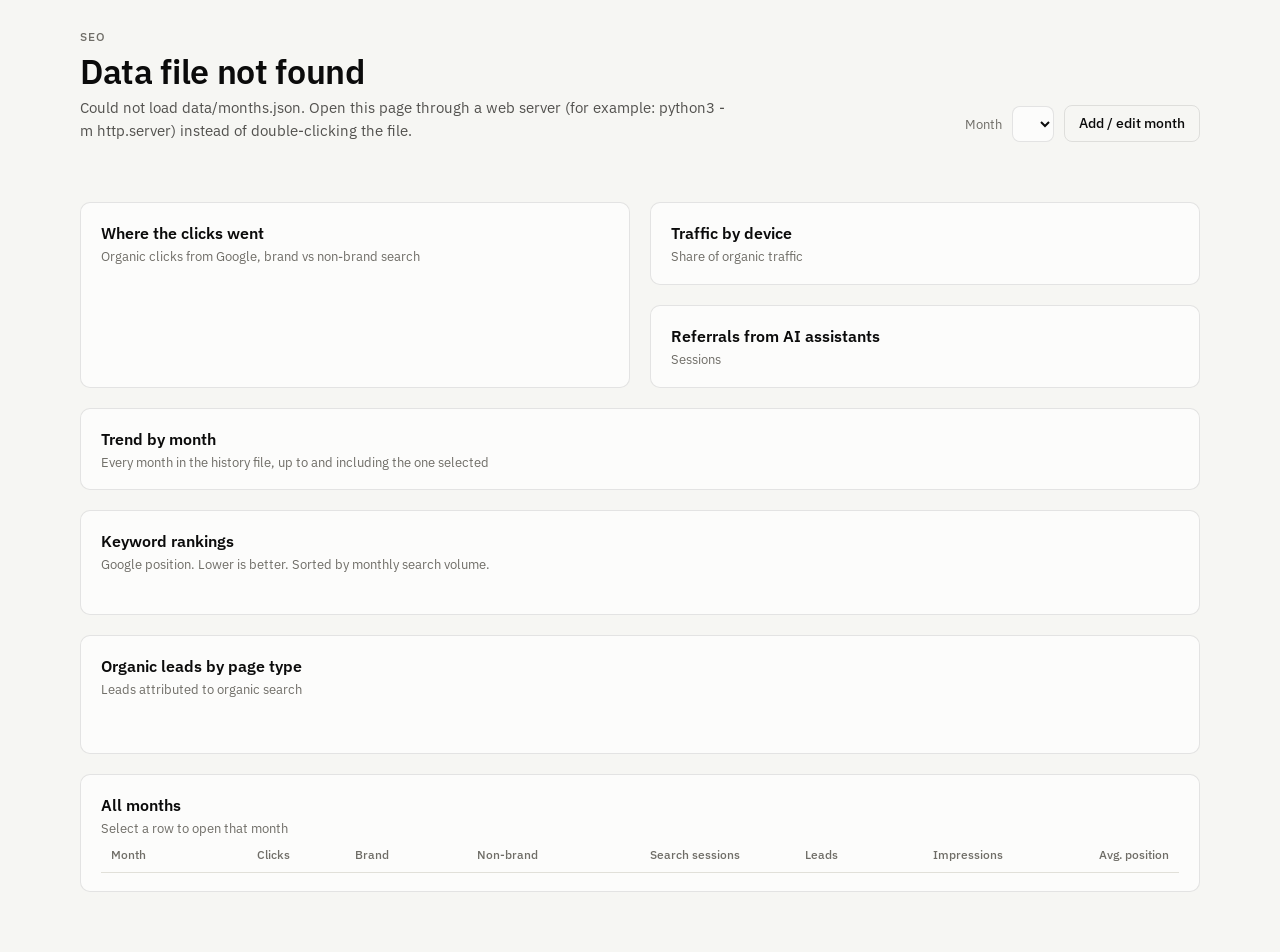
==== index.html @ 3ce5f817 "Add files via upload" ====
<!doctype html>
<html lang="en">
<head>
<meta charset="utf-8">
<meta name="viewport" content="width=device-width, initial-scale=1, viewport-fit=cover">
<meta name="robots" content="noindex, nofollow">
<title>SEO Dashboard</title>
<link rel="stylesheet" href="https://fonts.googleapis.com/css2?family=IBM+Plex+Sans:wght@400;500;600&display=swap">
<link rel="stylesheet" href="style.css">
</head>
<body>
<div class="wrap">
  <div class="top">
    <header>
      <div class="eyebrow" id="eyebrow">SEO</div>
      <h1 id="title">Loading…</h1>
      <p class="lede" id="lede"></p>
    </header>
    <div class="controls">
      <label class="sub" for="month">Month</label>
      <select id="month"></select>
      <a class="btn secondary" href="admin.html">Add / edit month</a>
    </div>
  </div>

  <section class="kpis" id="kpi-main" aria-label="Headline changes"></section>
  <section class="kpis second" id="kpi-gsc" aria-label="Search Console and site health"></section>

  <div class="row">
    <section class="panel">
      <h2>Where the clicks went</h2>
      <p class="sub">Organic clicks from Google, brand vs non-brand search</p>
      <div class="bars" id="mix"></div>
      <div class="legend" id="mix-legend"></div>
      <p class="note" id="mix-note"></p>
    </section>
    <div class="stackcol">
      <section class="panel">
        <h2>Traffic by device</h2>
        <p class="sub" id="dev-sub">Share of organic traffic</p>
        <div id="dev"></div>
      </section>
      <section class="panel">
        <h2>Referrals from AI assistants</h2>
        <p class="sub" id="ai-sub">Sessions</p>
        <div id="ai"></div>
      </section>
    </div>
  </div>

  <section class="panel">
    <h2>Trend by month</h2>
    <p class="sub">Every month in the history file, up to and including the one selected</p>
    <div class="charts" id="charts"></div>
  </section>

  <section class="panel">
    <h2>Keyword rankings</h2>
    <p class="sub" id="kw-sub">Google position. Lower is better. Sorted by monthly search volume.</p>
    <div class="chips" id="chips" role="group" aria-label="Filter keywords"></div>
    <div class="tbl">
      <table>
        <thead id="kw-head"></thead>
        <tbody id="kw"></tbody>
      </table>
    </div>
  </section>

  <section class="panel">
    <h2>Organic leads by page type</h2>
    <p class="sub">Leads attributed to organic search</p>
    <div class="bars" id="leads"></div>
    <div class="legend" id="leads-legend"></div>
    <p class="note" id="leads-note"></p>
  </section>

  <section class="panel">
    <h2>All months</h2>
    <p class="sub">Select a row to open that month</p>
    <div class="tbl"><table>
      <thead><tr><th>Month</th><th class="r">Clicks</th><th class="r">Brand</th><th class="r">Non-brand</th><th class="r">Search sessions</th><th class="r">Leads</th><th class="r">Impressions</th><th class="r">Avg. position</th></tr></thead>
      <tbody id="history"></tbody>
    </table></div>
  </section>

  <footer><span id="foot"></span></footer>
</div>
<div id="tip" role="tooltip"></div>
<script src="app.js"></script>
</body>
</html>
---- style.css ----
:root {
  --page: #f6f6f3; --surface: #fcfcfb; --ink: #0b0b0b; --ink-2: #52514e; --muted: #6f6d67;
  --grid: #e1e0d9; --rule: rgba(11,11,11,0.10);
  --s1: #2a78d6; --s2: #eb6834; --s3: #1baf7a;
  --bad: #d03b3b; --bad-bg: rgba(208,59,59,0.10);
  --good: #006300; --good-bg: rgba(0,99,0,0.10);
  --flat: #52514e; --flat-bg: rgba(82,81,78,0.10);
  --warn-bg: rgba(237,161,0,0.16);
  --font: "IBM Plex Sans", system-ui, -apple-system, "Segoe UI", sans-serif;
  color-scheme: light;
}
@media (prefers-color-scheme: dark) {
  :root:not([data-theme="light"]) {
    --page: #0d0d0d; --surface: #1a1a19; --ink: #f0efec; --ink-2: #c3c2b7; --muted: #a09e96;
    --grid: #2c2c2a; --rule: rgba(255,255,255,0.10);
    --s1: #3987e5; --s2: #d95926; --s3: #199e70;
    --bad: #ec6b6b; --bad-bg: rgba(236,107,107,0.14);
    --good: #0ca30c; --good-bg: rgba(12,163,12,0.16);
    --flat: #c3c2b7; --flat-bg: rgba(195,194,183,0.12);
    --warn-bg: rgba(250,178,25,0.18);
    color-scheme: dark;
  }
}
:root[data-theme="dark"] {
  --page: #0d0d0d; --surface: #1a1a19; --ink: #f0efec; --ink-2: #c3c2b7; --muted: #a09e96;
  --grid: #2c2c2a; --rule: rgba(255,255,255,0.10);
  --s1: #3987e5; --s2: #d95926; --s3: #199e70;
  --bad: #ec6b6b; --bad-bg: rgba(236,107,107,0.14);
  --good: #0ca30c; --good-bg: rgba(12,163,12,0.16);
  --flat: #c3c2b7; --flat-bg: rgba(195,194,183,0.12);
  --warn-bg: rgba(250,178,25,0.18);
  color-scheme: dark;
}
* { box-sizing: border-box; }
html { background: var(--page); }
body {
  margin: 0; background: var(--page); color: var(--ink); font-family: var(--font); font-size: 14px; line-height: 1.5;
  padding-left: max(16px, env(safe-area-inset-left, 0px));
  padding-right: max(16px, env(safe-area-inset-right, 0px));
  padding-block: 28px 40px;
}
.wrap { max-width: 1120px; margin: 0 auto; display: flex; flex-direction: column; gap: 20px; }
.num { font-variant-numeric: tabular-nums; }
a { color: var(--s1); }

.top { display: flex; justify-content: space-between; align-items: flex-end; gap: 16px; flex-wrap: wrap; }
header { display: flex; flex-direction: column; gap: 6px; min-width: 0; }
.eyebrow { font-size: 12px; letter-spacing: 0.08em; text-transform: uppercase; color: var(--muted); font-weight: 500; }
h1 { margin: 0; font-size: clamp(24px, 4vw, 34px); line-height: 1.15; font-weight: 600; text-wrap: balance; letter-spacing: -0.01em; }
.lede { margin: 0; color: var(--ink-2); max-width: 72ch; font-size: 15px; }
h2 { margin: 0; font-size: 16px; font-weight: 600; }
.sub { margin: 2px 0 0; color: var(--muted); font-size: 12.5px; }

.controls { display: flex; gap: 10px; align-items: center; flex-wrap: wrap; }
select, input[type="text"], input[type="number"], input[type="month"], input[type="date"] {
  font: inherit; color: var(--ink); background: var(--surface); border: 1px solid var(--rule); border-radius: 8px; padding: 7px 10px; min-width: 0;
}
select:focus-visible, input:focus-visible, button:focus-visible, a:focus-visible { outline: 2px solid var(--s1); outline-offset: 1px; }
.btn { font: inherit; font-weight: 500; color: var(--surface); background: var(--ink); border: 1px solid var(--ink); border-radius: 8px; padding: 7px 14px; cursor: pointer; text-decoration: none; display: inline-block; }
.btn.secondary { background: transparent; color: var(--ink); border-color: var(--rule); }
.btn.small { padding: 3px 10px; font-size: 12.5px; }

.panel { background: var(--surface); border: 1px solid var(--rule); border-radius: 10px; padding: 18px 20px; min-width: 0; }
.row { display: grid; gap: 20px; grid-template-columns: repeat(auto-fit, minmax(min(100%, 340px), 1fr)); }
.stackcol { display: flex; flex-direction: column; gap: 20px; min-width: 0; }

.kpis { display: grid; gap: 12px; grid-template-columns: repeat(auto-fit, minmax(min(100%, 230px), 1fr)); }
.kpi { background: var(--surface); border: 1px solid var(--rule); border-radius: 10px; padding: 14px 16px; display: flex; flex-direction: column; gap: 4px; min-width: 0; }
.kpis.second .kpi { background: transparent; }
.kpi .label { color: var(--ink-2); font-size: 12.5px; }
.kpi .value { font-size: 28px; font-weight: 600; letter-spacing: -0.02em; line-height: 1.15; }
.kpi .value small { font-size: 14px; color: var(--muted); font-weight: 400; letter-spacing: 0; }
.kpi .cmp { color: var(--muted); font-size: 12px; display: flex; align-items: center; gap: 8px; flex-wrap: wrap; }
.pill { display: inline-flex; align-items: center; gap: 4px; padding: 1px 8px; border-radius: 999px; font-size: 12px; font-weight: 600; line-height: 1.6; white-space: nowrap; }
.pill.down { color: var(--bad); background: var(--bad-bg); }
.pill.up { color: var(--good); background: var(--good-bg); }
.pill.flat { color: var(--flat); background: var(--flat-bg); }

.legend { display: flex; gap: 16px; flex-wrap: wrap; font-size: 12.5px; color: var(--ink-2); margin-top: 10px; }
.legend span { display: inline-flex; align-items: center; gap: 6px; }
.sw { width: 10px; height: 10px; border-radius: 2px; display: inline-block; }
.bars { display: flex; flex-direction: column; gap: 18px; margin-top: 14px; }
.grp-title { font-size: 12.5px; color: var(--ink-2); margin-bottom: 6px; display: flex; justify-content: space-between; gap: 8px; }
.bar-line { display: grid; grid-template-columns: 1fr auto; align-items: center; gap: 10px; margin-bottom: 4px; }
.track { height: 16px; }
.fill { height: 100%; border-radius: 0 4px 4px 0; min-width: 2px; }
.bar-val { font-size: 12.5px; min-width: 52px; text-align: right; }

.stack { display: flex; gap: 2px; height: 22px; margin-top: 14px; }
.stack > div { min-width: 3px; }
.stack > div:first-child { border-radius: 4px 0 0 4px; }
.stack > div:last-child { border-radius: 0 4px 4px 0; }
.dev-list { display: flex; flex-direction: column; gap: 6px; margin-top: 12px; font-size: 13px; }
.dev-list div { display: flex; align-items: center; gap: 8px; }
.dev-list b { margin-left: auto; font-weight: 600; }
.ai { display: grid; grid-template-columns: repeat(auto-fit, minmax(90px, 1fr)); gap: 8px; margin-top: 14px; }
.ai div { border: 1px solid var(--rule); border-radius: 8px; padding: 10px 12px; }
.ai .v { font-size: 22px; font-weight: 600; }
.ai .l { font-size: 12px; color: var(--ink-2); }
.empty { color: var(--muted); font-size: 13px; margin: 14px 0 0; }

.charts { display: grid; gap: 20px; grid-template-columns: repeat(auto-fit, minmax(min(100%, 330px), 1fr)); }
.chart svg { width: 100%; height: auto; display: block; margin-top: 8px; overflow: visible; }
.chart text { fill: var(--muted); font-size: 11px; font-family: var(--font); }

.chips { display: flex; gap: 8px; flex-wrap: wrap; margin: 12px 0 10px; }
.chip { font: inherit; font-size: 12.5px; color: var(--ink-2); background: transparent; border: 1px solid var(--rule); border-radius: 999px; padding: 4px 12px; cursor: pointer; }
.chip[aria-pressed="true"] { background: var(--ink); color: var(--surface); border-color: var(--ink); }
.tbl { overflow-x: auto; }
table { width: 100%; border-collapse: collapse; font-size: 13.5px; min-width: 560px; }
th { text-align: left; font-weight: 500; font-size: 12px; color: var(--muted); padding: 8px 10px; border-bottom: 1px solid var(--grid); white-space: nowrap; }
td { padding: 9px 10px; border-bottom: 1px solid var(--grid); }
th.r, td.r { text-align: right; }
tr:last-child td { border-bottom: 0; }
td.kw { font-weight: 500; }
tr.pick { cursor: pointer; }
tr.pick:hover td { background: var(--flat-bg); }
tr.cur td { font-weight: 600; }
.note { color: var(--muted); font-size: 12px; margin: 12px 0 0; }
footer { color: var(--muted); font-size: 12px; display: flex; flex-direction: column; gap: 4px; }

#tip { position: fixed; z-index: 50; pointer-events: none; background: var(--ink); color: var(--surface); font-size: 12px; padding: 5px 9px; border-radius: 6px; opacity: 0; max-width: 240px; }

/* admin */
.form-grid { display: grid; gap: 12px 16px; grid-template-columns: repeat(auto-fit, minmax(min(100%, 200px), 1fr)); margin-top: 12px; }
.field { display: flex; flex-direction: column; gap: 4px; min-width: 0; }
.field label { font-size: 12.5px; color: var(--ink-2); }
.field input, .field select { width: 100%; }
.hint { font-size: 11.5px; color: var(--muted); }
.list-row { display: grid; gap: 8px; grid-template-columns: minmax(0, 2fr) minmax(0, 1fr) minmax(0, 1fr) auto; margin-top: 8px; align-items: center; }
.list-row.leads { grid-template-columns: minmax(0, 2fr) minmax(0, 1fr) auto; }
.list-row input { width: 100%; }
.warn { background: var(--warn-bg); border-radius: 8px; padding: 8px 12px; font-size: 13px; margin-top: 10px; }
.ok { background: var(--good-bg); color: var(--good); border-radius: 8px; padding: 8px 12px; font-size: 13px; margin-top: 10px; }
.steps { margin: 8px 0 0; padding-left: 20px; color: var(--ink-2); }
textarea { width: 100%; min-height: 160px; font: 12px/1.5 ui-monospace, Menlo, Consolas, monospace; color: var(--ink); background: var(--surface); border: 1px solid var(--rule); border-radius: 8px; padding: 10px; }
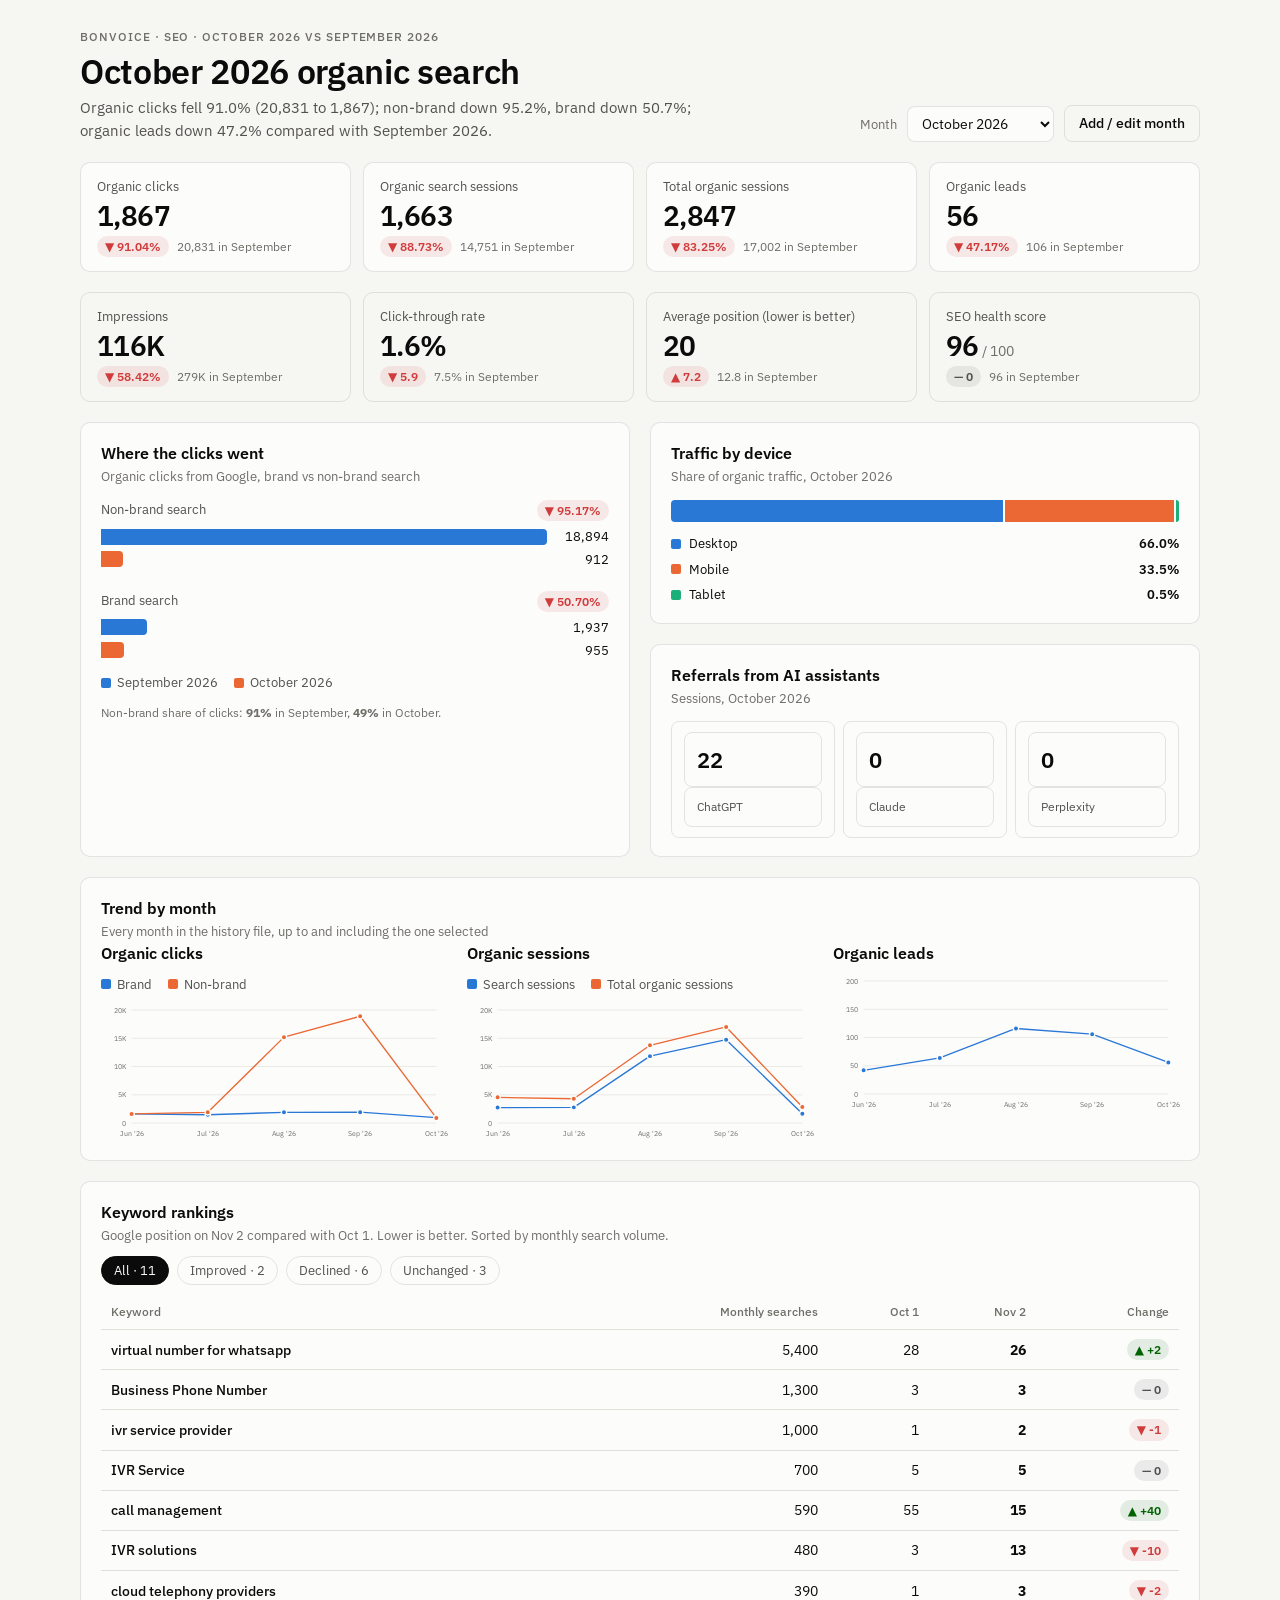
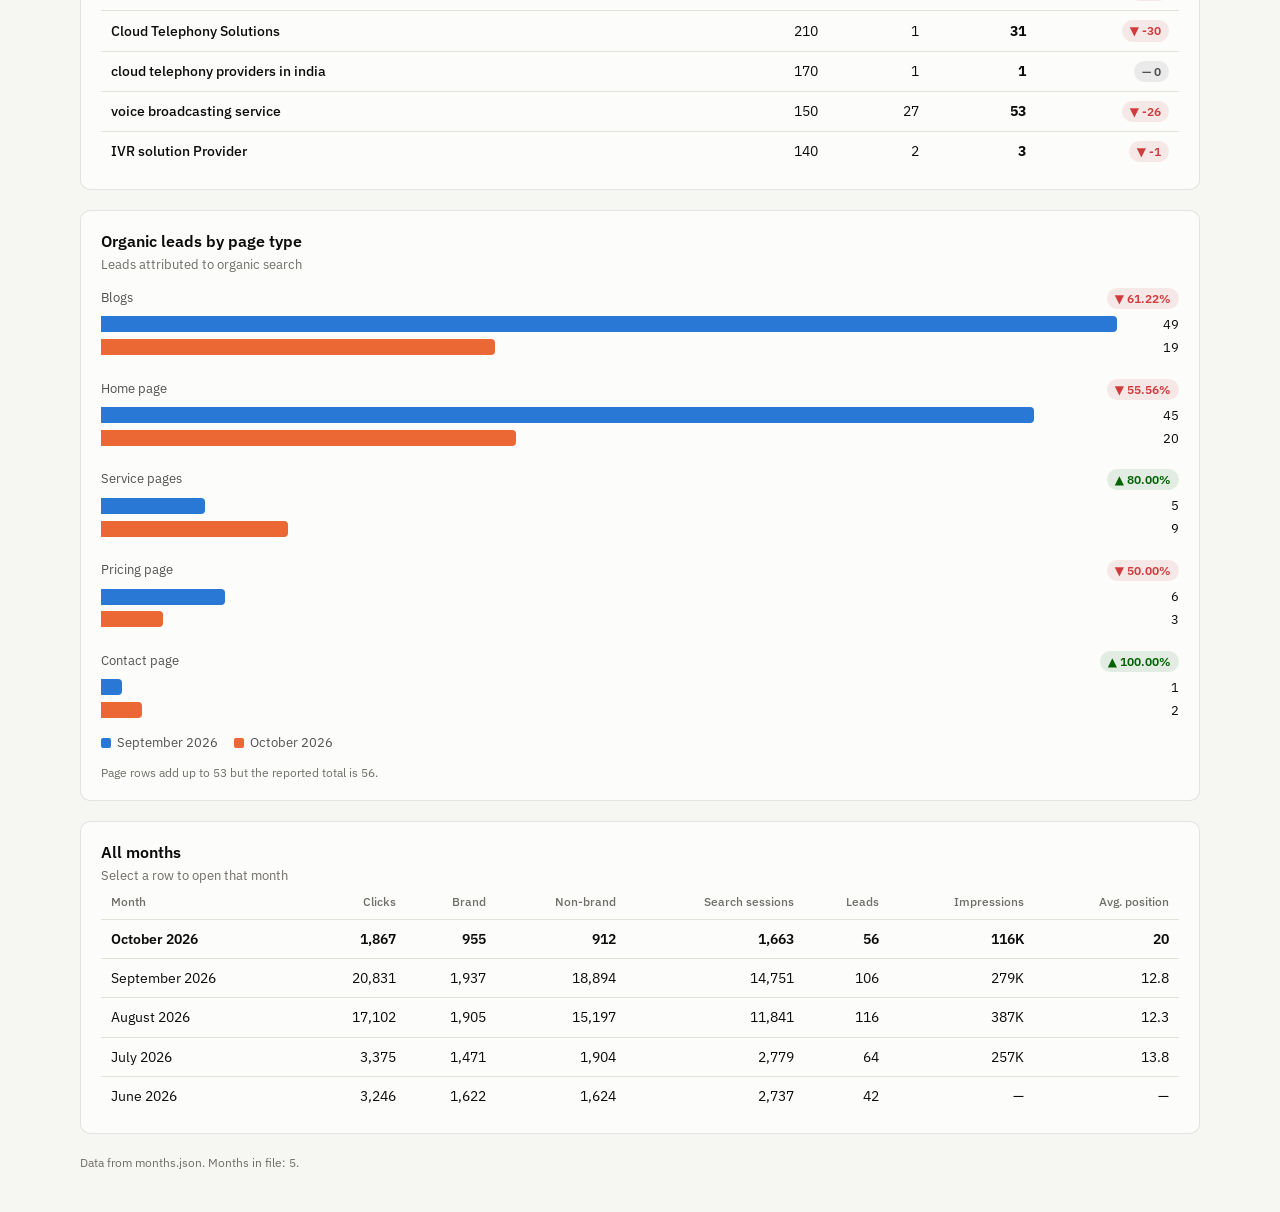
==== commit e41141c3: "Add files via upload" ====
--- a/index.html
+++ b/index.html
@@ -86,6 +86,346 @@
   <footer><span id="foot"></span></footer>
 </div>
 <div id="tip" role="tooltip"></div>
-<script src="app.js"></script>
+<script>
+(function () {
+  "use strict";
+  var $ = function (id) { return document.getElementById(id); };
+  var nf = new Intl.NumberFormat("en-IN");
+  var data = null;
+  var kwFilter = "all";
+
+  function esc(s) {
+    return String(s).replace(/[&<>"']/g, function (c) {
+      return { "&": "&amp;", "<": "&lt;", ">": "&gt;", '"': "&quot;", "'": "&#39;" }[c];
+    });
+  }
+  function has(v) { return v !== null && v !== undefined && v !== ""; }
+  function n(v) { return has(v) ? nf.format(v) : "—"; }
+  function compact(v) {
+    if (!has(v)) return "—";
+    if (v >= 1e6) return (v / 1e6).toFixed(2).replace(/\.?0+$/, "") + "M";
+    if (v >= 1000) return (v / 1000).toFixed(v >= 100000 ? 0 : 1).replace(/\.0$/, "") + "K";
+    return String(v);
+  }
+  function pct(cur, prev) {
+    if (!has(cur) || !has(prev) || prev === 0) return null;
+    return (cur - prev) / prev * 100;
+  }
+  function pill(cls, text) { return '<span class="pill ' + cls + '">' + text + "</span>"; }
+  /* good/bad colour comes from whether the move helps, the arrow shows the direction of the number */
+  function deltaPill(diff, text, lowerBetter) {
+    if (diff === null) return "";
+    if (Math.abs(diff) < 0.005) return pill("flat", "— 0");
+    var up = diff > 0;
+    var good = lowerBetter ? !up : up;
+    return pill(good ? "up" : "down", (up ? "▲ " : "▼ ") + text);
+  }
+  function pctPill(cur, prev, lowerBetter) {
+    var p = pct(cur, prev);
+    return p === null ? "" : deltaPill(p, Math.abs(p).toFixed(2) + "%", lowerBetter);
+  }
+  function monthShort(key) {
+    var p = key.split("-");
+    var d = new Date(Date.UTC(+p[0], +p[1] - 1, 1));
+    return d.toLocaleString("en", { month: "short", timeZone: "UTC" }) + " '" + p[0].slice(2);
+  }
+  function dayLabel(iso) {
+    if (!iso) return "";
+    var p = iso.split("-");
+    var d = new Date(Date.UTC(+p[0], +p[1] - 1, +p[2]));
+    return d.toLocaleString("en", { day: "numeric", month: "short", timeZone: "UTC" });
+  }
+
+  function fetchData() {
+    var urls = ["months.json", "data/months.json"];
+    function tryAt(i) {
+      return fetch(urls[i] + "?_=" + Date.now(), { cache: "no-store" })
+        .then(function (r) { if (!r.ok) throw new Error(r.status); return r.json(); })
+        .catch(function (e) { if (i + 1 < urls.length) return tryAt(i + 1); throw e; });
+    }
+    return tryAt(0);
+  }
+
+  function load() {
+    fetchData()
+      .then(function (j) {
+        data = j;
+        data.months = (j.months || []).slice().sort(function (a, b) { return a.month < b.month ? -1 : 1; });
+        init();
+      })
+      .catch(function () {
+        $("title").textContent = "Data file not found";
+        $("lede").textContent = "Could not load months.json. Open this page through a web server (for example: python3 -m http.server) instead of double-clicking the file.";
+      });
+  }
+
+  function currentIndex() {
+    var h = (location.hash || "").replace("#", "");
+    for (var i = 0; i < data.months.length; i++) if (data.months[i].month === h) return i;
+    return data.months.length - 1;
+  }
+
+  function init() {
+    if (!data.months.length) {
+      $("title").textContent = "No months yet";
+      $("lede").innerHTML = 'Add your first month in <a href="admin.html">the entry page</a>.';
+      return;
+    }
+    $("month").innerHTML = data.months.slice().reverse().map(function (m) {
+      return '<option value="' + esc(m.month) + '">' + esc(m.label) + "</option>";
+    }).join("");
+    $("month").addEventListener("change", function () { location.hash = this.value; });
+    window.addEventListener("hashchange", render);
+    $("chips").addEventListener("click", function (e) {
+      var b = e.target.closest("button[data-f]");
+      if (!b) return;
+      kwFilter = b.getAttribute("data-f");
+      render();
+    });
+    $("history").addEventListener("click", function (e) {
+      var tr = e.target.closest("tr[data-m]");
+      if (tr) { location.hash = tr.getAttribute("data-m"); window.scrollTo({ top: 0 }); }
+    });
+    var tip = $("tip");
+    document.addEventListener("mousemove", function (e) {
+      var t = e.target.closest ? e.target.closest("[data-tip]") : null;
+      if (!t) { tip.style.opacity = 0; return; }
+      tip.textContent = t.getAttribute("data-tip");
+      tip.style.opacity = 1;
+      tip.style.left = Math.min(e.clientX + 12, window.innerWidth - 250) + "px";
+      tip.style.top = (e.clientY + 14) + "px";
+    });
+    render();
+  }
+
+  function render() {
+    var idx = currentIndex();
+    var cur = data.months[idx];
+    var prev = idx > 0 ? data.months[idx - 1] : null;
+    var site = (data.site && data.site.name) || "";
+    document.title = (site ? site + " " : "") + "SEO Dashboard";
+    $("month").value = cur.month;
+    $("eyebrow").textContent = (site ? site + " · SEO · " : "SEO · ") + cur.label + (prev ? " vs " + prev.label : "");
+    $("title").textContent = cur.label + " organic search";
+    $("lede").textContent = headline(cur, prev);
+
+    kpis(cur, prev);
+    mix(cur, prev);
+    devices(cur);
+    ai(cur);
+    charts(idx);
+    keywords(cur, prev);
+    leads(cur, prev);
+    history(cur);
+    $("foot").textContent = "Data from months.json. Months in file: " + data.months.length + ".";
+  }
+
+  function headline(cur, prev) {
+    if (!prev) return "First month on record. Comparisons appear once a second month is added.";
+    var parts = [];
+    var c = pct(cur.clicks, prev.clicks);
+    if (c !== null) parts.push("Organic clicks " + (c < 0 ? "fell " : "rose ") + Math.abs(c).toFixed(1) + "% (" + n(prev.clicks) + " to " + n(cur.clicks) + ")");
+    var nb = pct(cur.nonBrandClicks, prev.nonBrandClicks), b = pct(cur.brandClicks, prev.brandClicks);
+    if (nb !== null && b !== null) parts.push("non-brand " + (nb < 0 ? "down " : "up ") + Math.abs(nb).toFixed(1) + "%, brand " + (b < 0 ? "down " : "up ") + Math.abs(b).toFixed(1) + "%");
+    var l = cur.leads && prev.leads ? pct(cur.leads.total, prev.leads.total) : null;
+    if (l !== null) parts.push("organic leads " + (l < 0 ? "down " : "up ") + Math.abs(l).toFixed(1) + "%");
+    return parts.length ? parts.join("; ") + " compared with " + prev.label + "." : "";
+  }
+
+  function kpiTile(k, cur, prev, cmpLabel) {
+    var v = k.get(cur), pv = prev ? k.get(prev) : null;
+    var d = "";
+    if (prev && has(v) && has(pv)) d = k.abs ? deltaPill(v - pv, Math.abs(v - pv).toFixed(1), k.lowerBetter) : pctPill(v, pv, k.lowerBetter);
+    var cmp = prev && has(pv) ? d + (k.fmt(pv)) + " in " + esc(prev.label.split(" ")[0]) : (k.note || "");
+    return '<div class="kpi"><span class="label">' + k.label + '</span><span class="value num">' + k.fmt(v, true) + '</span><span class="cmp">' + cmp + "</span></div>";
+  }
+
+  function kpis(cur, prev) {
+    var main = [
+      { label: "Organic clicks", get: function (m) { return m.clicks; }, fmt: n },
+      { label: "Organic search sessions", get: function (m) { return m.organicSearchSessions; }, fmt: n },
+      { label: "Total organic sessions", get: function (m) { return m.totalOrganicSessions; }, fmt: n },
+      { label: "Organic leads", get: function (m) { return m.leads ? m.leads.total : null; }, fmt: n }
+    ];
+    var second = [
+      { label: "Impressions", get: function (m) { return m.impressions; }, fmt: compact },
+      { label: "Click-through rate", get: function (m) { return m.ctr; }, fmt: function (v) { return has(v) ? v + "%" : "—"; }, abs: true },
+      { label: "Average position (lower is better)", get: function (m) { return m.avgPosition; }, fmt: function (v) { return has(v) ? String(v) : "—"; }, abs: true, lowerBetter: true },
+      { label: "SEO health score", get: function (m) { return m.healthScore; }, fmt: function (v, big) { return has(v) ? (big ? v + "<small> / 100</small>" : v) : "—"; }, abs: true }
+    ];
+    $("kpi-main").innerHTML = main.map(function (k) { return kpiTile(k, cur, prev); }).join("");
+    $("kpi-gsc").innerHTML = second.map(function (k) { return kpiTile(k, cur, prev); }).join("");
+  }
+
+  function barLine(name, period, val, color, max, unit) {
+    var w = Math.max(val / max * 100, 0.4);
+    return '<div class="bar-line"><div class="track"><div class="fill" data-tip="' + esc(name + ", " + period + ": " + nf.format(val) + unit) +
+      '" style="width:' + w + "%;background:" + color + '"></div></div><div class="bar-val num">' + nf.format(val) + "</div></div>";
+  }
+  function barGroups(rows, cur, prev, unit) {
+    var max = 0;
+    rows.forEach(function (r) { max = Math.max(max, r.cur || 0, r.prev || 0); });
+    if (!max) return '<p class="empty">No data for this month.</p>';
+    return rows.map(function (r) {
+      var d = prev && has(r.prev) && has(r.cur) ? pctPill(r.cur, r.prev) : "";
+      return '<div><div class="grp-title"><span>' + esc(r.name) + "</span>" + d + "</div>" +
+        (prev && has(r.prev) ? barLine(r.name, prev.label, r.prev, "var(--s1)", max, unit) : "") +
+        (has(r.cur) ? barLine(r.name, cur.label, r.cur, "var(--s2)", max, unit) : "") + "</div>";
+    }).join("");
+  }
+  function legend(cur, prev) {
+    return (prev ? '<span><i class="sw" style="background:var(--s1)"></i>' + esc(prev.label) + "</span>" : "") +
+      '<span><i class="sw" style="background:var(--s2)"></i>' + esc(cur.label) + "</span>";
+  }
+
+  function mix(cur, prev) {
+    var rows = [
+      { name: "Non-brand search", cur: cur.nonBrandClicks, prev: prev ? prev.nonBrandClicks : null },
+      { name: "Brand search", cur: cur.brandClicks, prev: prev ? prev.brandClicks : null }
+    ];
+    $("mix").innerHTML = barGroups(rows, cur, prev, " clicks");
+    $("mix-legend").innerHTML = legend(cur, prev);
+    var share = function (m) { return m && m.clicks ? Math.round(m.nonBrandClicks / m.clicks * 100) + "%" : "—"; };
+    $("mix-note").innerHTML = "Non-brand share of clicks: " + (prev ? "<b class=\"num\">" + share(prev) + "</b> in " + esc(prev.label.split(" ")[0]) + ", " : "") + "<b class=\"num\">" + share(cur) + "</b> in " + esc(cur.label.split(" ")[0]) + ".";
+  }
+
+  function devices(cur) {
+    $("dev-sub").textContent = "Share of organic traffic, " + cur.label;
+    var d = cur.devices;
+    if (!d) { $("dev").innerHTML = '<p class="empty">No device data for this month.</p>'; return; }
+    var items = [["Desktop", d.desktop, "var(--s1)"], ["Mobile", d.mobile, "var(--s2)"], ["Tablet", d.tablet, "var(--s3)"]]
+      .filter(function (x) { return has(x[1]); });
+    $("dev").innerHTML = '<div class="stack" role="img">' + items.map(function (x) {
+      return '<div data-tip="' + x[0] + ": " + x[1] + '%" style="flex:' + Math.max(x[1], 0.01) + ";background:" + x[2] + '"></div>';
+    }).join("") + '</div><div class="dev-list">' + items.map(function (x) {
+      return '<div><i class="sw" style="background:' + x[2] + '"></i>' + x[0] + '<b class="num">' + Number(x[1]).toFixed(1) + "%</b></div>";
+    }).join("") + "</div>";
+  }
+
+  function ai(cur) {
+    $("ai-sub").textContent = "Sessions, " + cur.label;
+    var a = cur.aiReferrals;
+    if (!a) { $("ai").innerHTML = '<p class="empty">No AI referral data for this month.</p>'; return; }
+    $("ai").innerHTML = '<div class="ai">' + Object.keys(a).map(function (k) {
+      return '<div><div class="v num">' + n(a[k]) + '</div><div class="l">' + esc(k) + "</div></div>";
+    }).join("") + "</div>";
+  }
+
+  /* ---- line charts ---- */
+  function niceMax(v) {
+    if (v <= 0) return 1;
+    var p = Math.pow(10, Math.floor(Math.log(v) / Math.LN10)), f = v / p;
+    return (f <= 1 ? 1 : f <= 2 ? 2 : f <= 5 ? 5 : 10) * p;
+  }
+  function lineChart(title, labels, series) {
+    var W = 520, H = 210, L = 46, R = 16, T = 12, B = 28;
+    var max = 0;
+    series.forEach(function (s) { s.values.forEach(function (v) { if (has(v) && v > max) max = v; }); });
+    var top = niceMax(max);
+    var x = function (i) { return labels.length < 2 ? L + (W - L - R) / 2 : L + i * (W - L - R) / (labels.length - 1); };
+    var y = function (v) { return T + (H - T - B) * (1 - v / top); };
+    var g = "";
+    for (var t = 0; t <= 4; t++) {
+      var val = top * t / 4, yy = y(val);
+      g += '<line x1="' + L + '" x2="' + (W - R) + '" y1="' + yy + '" y2="' + yy + '" stroke="var(--grid)" stroke-width="1"/>' +
+        '<text x="' + (L - 8) + '" y="' + (yy + 4) + '" text-anchor="end">' + compact(val) + "</text>";
+    }
+    var step = Math.ceil(labels.length / 7);
+    labels.forEach(function (lb, i) {
+      if (i % step === 0 || i === labels.length - 1) g += '<text x="' + x(i) + '" y="' + (H - 8) + '" text-anchor="middle">' + esc(lb) + "</text>";
+    });
+    series.forEach(function (s) {
+      var pts = [], dots = "";
+      s.values.forEach(function (v, i) {
+        if (!has(v)) return;
+        pts.push(x(i) + "," + y(v));
+        dots += '<circle cx="' + x(i) + '" cy="' + y(v) + '" r="4" fill="' + s.color + '" stroke="var(--surface)" stroke-width="2"/>' +
+          '<circle cx="' + x(i) + '" cy="' + y(v) + '" r="12" fill="transparent" data-tip="' + esc(s.name + ", " + labels[i] + ": " + nf.format(v)) + '"/>';
+      });
+      if (pts.length > 1) g += '<polyline points="' + pts.join(" ") + '" fill="none" stroke="' + s.color + '" stroke-width="2" stroke-linejoin="round" stroke-linecap="round"/>';
+      g += dots;
+    });
+    var lg = series.length > 1 ? '<div class="legend">' + series.map(function (s) { return '<span><i class="sw" style="background:' + s.color + '"></i>' + esc(s.name) + "</span>"; }).join("") + "</div>" : "";
+    return '<div class="chart"><h2>' + title + "</h2>" + lg + '<svg viewBox="0 0 ' + W + " " + H + '" role="img" aria-label="' + esc(title) + '">' + g + "</svg></div>";
+  }
+  function charts(idx) {
+    var ms = data.months.slice(0, idx + 1);
+    var labels = ms.map(function (m) { return monthShort(m.month); });
+    var col = function (f) { return ms.map(f); };
+    $("charts").innerHTML =
+      lineChart("Organic clicks", labels, [
+        { name: "Brand", color: "var(--s1)", values: col(function (m) { return m.brandClicks; }) },
+        { name: "Non-brand", color: "var(--s2)", values: col(function (m) { return m.nonBrandClicks; }) }
+      ]) +
+      lineChart("Organic sessions", labels, [
+        { name: "Search sessions", color: "var(--s1)", values: col(function (m) { return m.organicSearchSessions; }) },
+        { name: "Total organic sessions", color: "var(--s2)", values: col(function (m) { return m.totalOrganicSessions; }) }
+      ]) +
+      lineChart("Organic leads", labels, [
+        { name: "Leads", color: "var(--s1)", values: col(function (m) { return m.leads ? m.leads.total : null; }) }
+      ]);
+  }
+
+  /* ---- keywords ---- */
+  function keywords(cur, prev) {
+    var r = cur.rankings;
+    if (!r || !r.items || !r.items.length) {
+      $("kw-head").innerHTML = ""; $("kw").innerHTML = '<tr><td class="empty">No ranking data for this month.</td></tr>'; $("chips").innerHTML = ""; return;
+    }
+    var pr = prev && prev.rankings ? prev.rankings : null;
+    var pmap = {};
+    if (pr) pr.items.forEach(function (i) { pmap[i.keyword.toLowerCase()] = i.position; });
+    var rows = r.items.map(function (i) {
+      var p = pr ? pmap[i.keyword.toLowerCase()] : undefined;
+      return { kw: i.keyword, vol: i.volume, now: i.position, prev: has(p) ? p : null, ch: has(p) ? p - i.position : null };
+    }).sort(function (a, b) { return (b.vol || 0) - (a.vol || 0); });
+    var filters = [
+      { id: "all", label: "All", test: function () { return true; } },
+      { id: "up", label: "Improved", test: function (k) { return k.ch !== null && k.ch > 0; } },
+      { id: "down", label: "Declined", test: function (k) { return k.ch !== null && k.ch < 0; } },
+      { id: "flat", label: "Unchanged", test: function (k) { return k.ch === 0; } }
+    ];
+    if (!pr) filters = filters.slice(0, 1);
+    if (!filters.some(function (f) { return f.id === kwFilter; })) kwFilter = "all";
+    $("chips").innerHTML = filters.map(function (f) {
+      return '<button type="button" class="chip" data-f="' + f.id + '" aria-pressed="' + (f.id === kwFilter) + '">' + f.label + " · " + rows.filter(f.test).length + "</button>";
+    }).join("");
+    $("kw-sub").textContent = "Google position on " + dayLabel(r.date) + (pr ? " compared with " + dayLabel(pr.date) : "") + ". Lower is better. Sorted by monthly search volume.";
+    $("kw-head").innerHTML = "<tr><th>Keyword</th><th class=\"r\">Monthly searches</th>" + (pr ? '<th class="r">' + esc(dayLabel(pr.date)) + "</th>" : "") +
+      '<th class="r">' + esc(dayLabel(r.date)) + "</th>" + (pr ? '<th class="r">Change</th>' : "") + "</tr>";
+    var f = filters.filter(function (x) { return x.id === kwFilter; })[0];
+    $("kw").innerHTML = rows.filter(f.test).map(function (k) {
+      var chg = "";
+      if (pr) chg = k.ch === null ? pill("flat", "new") : k.ch > 0 ? pill("up", "▲ +" + k.ch) : k.ch < 0 ? pill("down", "▼ " + k.ch) : pill("flat", "— 0");
+      return '<tr><td class="kw">' + esc(k.kw) + '</td><td class="r num">' + n(k.vol) + "</td>" + (pr ? '<td class="r num">' + (k.prev === null ? "—" : k.prev) + "</td>" : "") +
+        '<td class="r num"><b>' + k.now + "</b></td>" + (pr ? '<td class="r">' + chg + "</td>" : "") + "</tr>";
+    }).join("");
+  }
+
+  /* ---- leads ---- */
+  function leads(cur, prev) {
+    var c = cur.leads ? cur.leads.byPage || {} : {}, p = prev && prev.leads ? prev.leads.byPage || {} : {};
+    var names = Object.keys(c);
+    Object.keys(p).forEach(function (k) { if (names.indexOf(k) < 0) names.push(k); });
+    var rows = names.map(function (k) { return { name: k, cur: has(c[k]) ? c[k] : 0, prev: prev ? (has(p[k]) ? p[k] : 0) : null }; });
+    $("leads").innerHTML = rows.length ? barGroups(rows, cur, prev, " leads") : '<p class="empty">No lead data for this month.</p>';
+    $("leads-legend").innerHTML = legend(cur, prev);
+    var sum = rows.reduce(function (a, r) { return a + r.cur; }, 0);
+    var tot = cur.leads ? cur.leads.total : null;
+    $("leads-note").textContent = has(tot) && rows.length && sum !== tot ? "Page rows add up to " + sum + " but the reported total is " + tot + "." : "";
+  }
+
+  function history(cur) {
+    $("history").innerHTML = data.months.slice().reverse().map(function (m) {
+      return '<tr class="pick' + (m.month === cur.month ? " cur" : "") + '" data-m="' + esc(m.month) + '"><td>' + esc(m.label) + '</td><td class="r num">' + n(m.clicks) +
+        '</td><td class="r num">' + n(m.brandClicks) + '</td><td class="r num">' + n(m.nonBrandClicks) + '</td><td class="r num">' + n(m.organicSearchSessions) +
+        '</td><td class="r num">' + n(m.leads ? m.leads.total : null) + '</td><td class="r num">' + compact(m.impressions) + '</td><td class="r num">' + (has(m.avgPosition) ? m.avgPosition : "—") + "</td></tr>";
+    }).join("");
+  }
+
+  load();
+})();
+
+</script>
 </body>
 </html>
